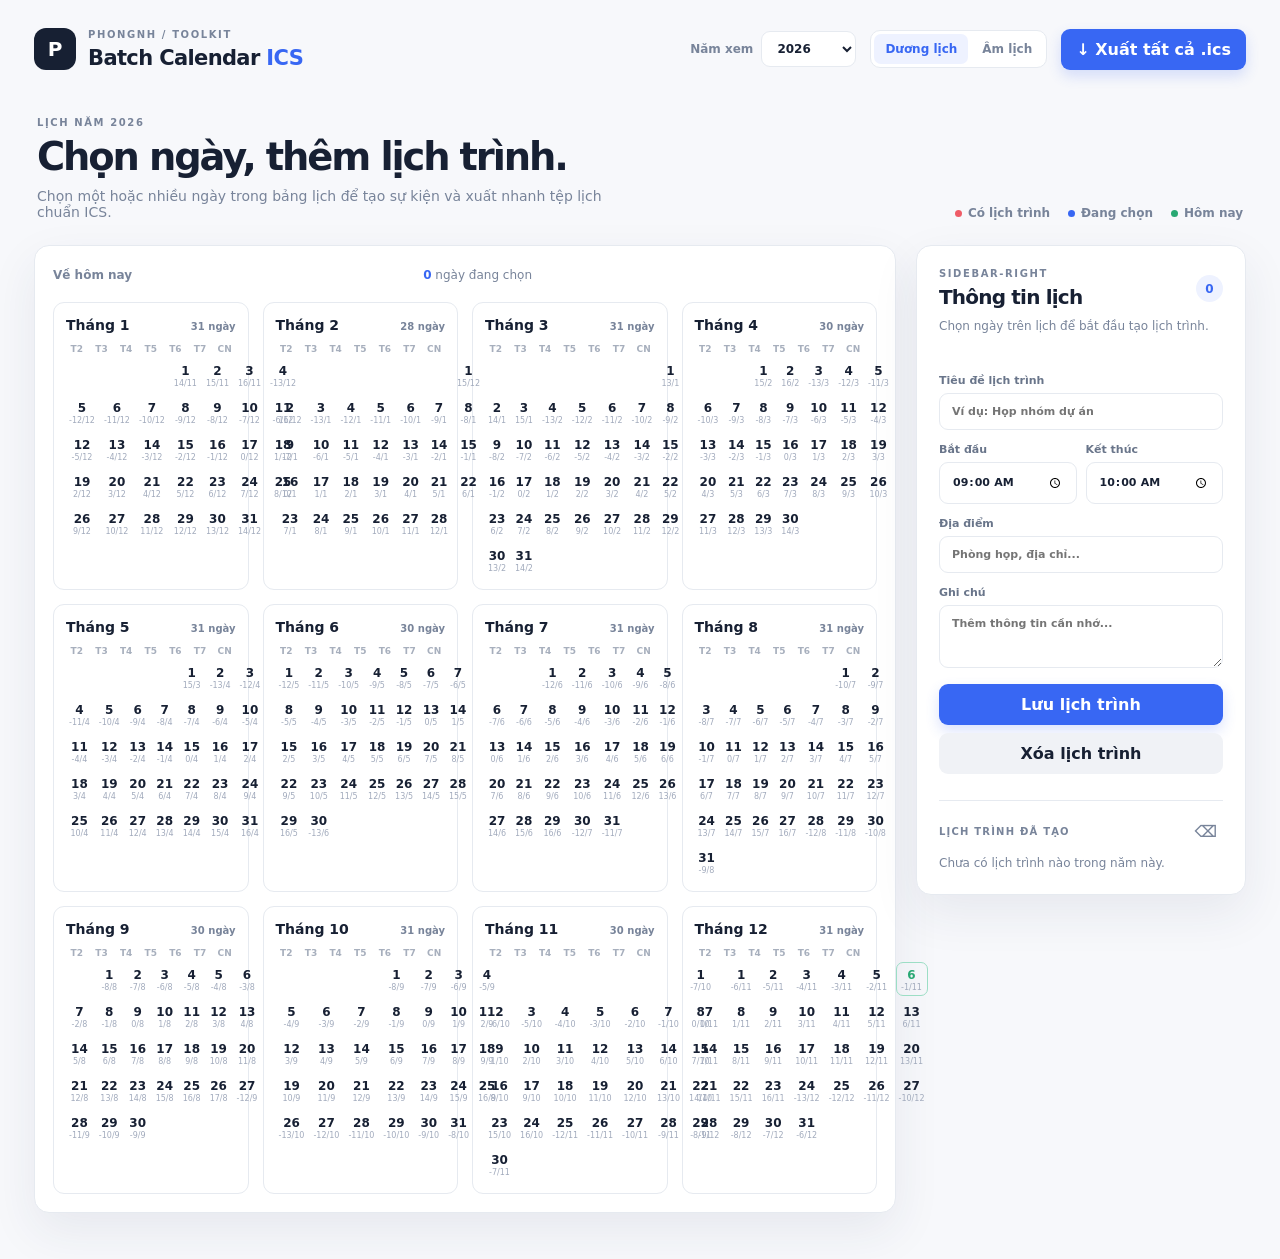
==== pages/batch_calender_ics/index.html @ ede22285 "Add batch calendar ICS website Co-authored-by: Copilot <223556219+Copilot@users.noreply.github.com>" ====
<!DOCTYPE html>
<html lang="vi">
<head>
    <meta charset="UTF-8">
    <meta name="viewport" content="width=device-width, initial-scale=1.0">
    <meta name="description" content="Tạo lịch hàng loạt theo 12 tháng, hỗ trợ lịch Dương và lịch Âm Việt Nam, xuất tệp ICS.">
    <title>Batch Calendar ICS | PhongNH</title>
    <link rel="stylesheet" href="./styles.css">
</head>
<body>
    <main class="app-shell">
        <header class="topbar">
            <div class="brand">
                <a class="brand-mark" href="../../" aria-label="Về trang chủ">P</a>
                <div>
                    <p class="eyebrow">PHONGNH / TOOLKIT</p>
                    <h1>Batch Calendar <span>ICS</span></h1>
                </div>
            </div>
            <div class="topbar-actions">
                <label class="year-control">
                    <span>Năm xem</span>
                    <select id="yearSelect" aria-label="Chọn năm"></select>
                </label>
                <div class="view-switch" role="group" aria-label="Kiểu lịch">
                    <button class="switch-button is-active" data-calendar="solar" type="button">Dương lịch</button>
                    <button class="switch-button" data-calendar="lunar" type="button">Âm lịch</button>
                </div>
                <button class="primary-button" id="exportAllButton" type="button">
                    <span aria-hidden="true">↓</span> Xuất tất cả .ics
                </button>
            </div>
        </header>

        <section class="intro">
            <div>
                <p class="eyebrow">LỊCH NĂM <span id="introYear"></span></p>
                <h2>Chọn ngày, thêm lịch trình.</h2>
                <p class="intro-copy">Chọn một hoặc nhiều ngày trong bảng lịch để tạo sự kiện và xuất nhanh tệp lịch chuẩn ICS.</p>
            </div>
            <div class="legend" aria-label="Chú thích">
                <span><i class="legend-dot event"></i> Có lịch trình</span>
                <span><i class="legend-dot selected"></i> Đang chọn</span>
                <span><i class="legend-dot today"></i> Hôm nay</span>
            </div>
        </section>

        <div class="workspace">
            <section class="calendar-area" aria-label="Lịch 12 tháng">
                <div class="calendar-toolbar">
                    <button class="text-button" id="todayButton" type="button">Về hôm nay</button>
                    <p><strong id="selectedCount">0</strong> ngày đang chọn</p>
                    <button class="text-button danger-text is-hidden" id="clearSelectionButton" type="button">Bỏ chọn</button>
                </div>
                <div class="months-grid" id="monthsGrid"></div>
            </section>

            <aside class="sidebar" aria-label="Thông tin lịch trình">
                <div class="sidebar-heading">
                    <div>
                        <p class="eyebrow">SIDEBAR-RIGHT</p>
                        <h2>Thông tin lịch</h2>
                    </div>
                    <span class="event-count" id="eventCount">0</span>
                </div>
                <p class="sidebar-hint" id="selectionHint">Chọn ngày trên lịch để bắt đầu tạo lịch trình.</p>

                <form id="eventForm" class="event-form">
                    <label>
                        <span>Tiêu đề lịch trình</span>
                        <input id="eventTitle" type="text" placeholder="Ví dụ: Họp nhóm dự án" maxlength="120" required>
                    </label>
                    <div class="form-row">
                        <label>
                            <span>Bắt đầu</span>
                            <input id="eventStart" type="time" value="09:00" required>
                        </label>
                        <label>
                            <span>Kết thúc</span>
                            <input id="eventEnd" type="time" value="10:00" required>
                        </label>
                    </div>
                    <label>
                        <span>Địa điểm</span>
                        <input id="eventLocation" type="text" placeholder="Phòng họp, địa chỉ..." maxlength="160">
                    </label>
                    <label>
                        <span>Ghi chú</span>
                        <textarea id="eventNotes" rows="3" placeholder="Thêm thông tin cần nhớ..." maxlength="500"></textarea>
                    </label>
                    <div class="form-actions">
                        <button class="primary-button full-width" type="submit" id="saveEventButton">Lưu lịch trình</button>
                        <button class="secondary-button full-width" type="button" id="deleteEventButton" disabled>Xóa lịch trình</button>
                    </div>
                </form>

                <div class="upcoming">
                    <div class="section-label">
                        <span>LỊCH TRÌNH ĐÃ TẠO</span>
                        <button class="icon-button" id="clearEventsButton" type="button" title="Xóa tất cả lịch trình" aria-label="Xóa tất cả lịch trình">⌫</button>
                    </div>
                    <div class="event-list" id="eventList">
                        <p class="empty-state">Chưa có lịch trình nào trong năm này.</p>
                    </div>
                </div>
            </aside>
        </div>
    </main>
    <div class="toast" id="toast" role="status" aria-live="polite"></div>
    <script src="./app.js"></script>
</body>
</html>
---- pages/batch_calender_ics/styles.css ----
:root {
    --ink: #172033;
    --muted: #78849a;
    --line: #e6eaf0;
    --paper: #ffffff;
    --canvas: #f7f8fb;
    --blue: #3867f3;
    --blue-dark: #234cc8;
    --blue-soft: #eef2ff;
    --red: #ef5c67;
    --green: #28a873;
    --shadow: 0 18px 48px rgba(34, 52, 94, .08);
    font-family: Inter, ui-sans-serif, system-ui, -apple-system, BlinkMacSystemFont, "Segoe UI", sans-serif;
}

* { box-sizing: border-box; }
body { margin: 0; background: var(--canvas); color: var(--ink); }
button, input, select, textarea { font: inherit; }
button { cursor: pointer; }
.app-shell { max-width: 1540px; margin: 0 auto; padding: 28px 34px 46px; }
.topbar, .brand, .topbar-actions, .view-switch, .legend, .calendar-toolbar, .sidebar-heading, .section-label { display: flex; align-items: center; }
.topbar { justify-content: space-between; gap: 24px; }
.brand { gap: 12px; }
.brand-mark { display: grid; place-items: center; width: 42px; height: 42px; border-radius: 12px; color: white; background: var(--ink); text-decoration: none; font-weight: 800; font-size: 20px; }
.eyebrow { margin: 0 0 6px; color: var(--muted); font-size: 10px; font-weight: 800; letter-spacing: .16em; }
h1, h2, p { margin-top: 0; }
h1 { margin-bottom: 0; font-size: 21px; letter-spacing: -.03em; }
h1 span { color: var(--blue); }
.topbar-actions { gap: 14px; }
.year-control { display: flex; align-items: center; gap: 8px; color: var(--muted); font-size: 12px; font-weight: 700; }
select, input, textarea { border: 1px solid var(--line); border-radius: 9px; color: var(--ink); background: white; outline: none; transition: border-color .2s, box-shadow .2s; }
select { padding: 9px 28px 9px 11px; font-weight: 700; }
input, textarea { width: 100%; padding: 11px 12px; }
textarea { resize: vertical; }
input:focus, textarea:focus, select:focus { border-color: var(--blue); box-shadow: 0 0 0 3px rgba(56,103,243,.12); }
.view-switch { gap: 3px; padding: 3px; border: 1px solid var(--line); border-radius: 10px; background: white; }
.switch-button, .text-button, .icon-button { border: 0; background: transparent; color: var(--muted); }
.switch-button { padding: 8px 11px; border-radius: 7px; font-size: 12px; font-weight: 700; }
.switch-button.is-active { color: var(--blue); background: var(--blue-soft); }
.primary-button, .secondary-button { border: 0; border-radius: 9px; padding: 11px 15px; font-weight: 800; transition: transform .2s, background .2s; }
.primary-button { color: white; background: var(--blue); box-shadow: 0 6px 14px rgba(56,103,243,.19); }
.primary-button:hover { background: var(--blue-dark); transform: translateY(-1px); }
.secondary-button { color: var(--ink); background: #f0f2f6; }
.secondary-button:hover { background: #e6e9ef; }
.intro { display: flex; align-items: end; justify-content: space-between; gap: 24px; padding: 47px 3px 25px; }
.intro h2 { margin: 0 0 9px; font-size: clamp(29px, 3vw, 42px); letter-spacing: -.055em; }
.intro-copy { max-width: 600px; margin-bottom: 0; color: var(--muted); font-size: 14px; }
.legend { gap: 18px; color: var(--muted); font-size: 12px; font-weight: 700; white-space: nowrap; }
.legend span { display: flex; align-items: center; gap: 6px; }
.legend-dot { display: inline-block; width: 7px; height: 7px; border-radius: 50%; }
.legend-dot.event { background: var(--red); }
.legend-dot.selected { background: var(--blue); }
.legend-dot.today { background: var(--green); }
.workspace { display: grid; grid-template-columns: minmax(0, 1fr) 330px; gap: 20px; align-items: start; }
.calendar-area, .sidebar { border: 1px solid var(--line); border-radius: 15px; background: var(--paper); box-shadow: var(--shadow); }
.calendar-area { padding: 18px; }
.calendar-toolbar { justify-content: space-between; margin-bottom: 16px; }
.calendar-toolbar p { margin: 0; color: var(--muted); font-size: 12px; }
.calendar-toolbar strong { color: var(--blue); }
.text-button { padding: 4px 0; font-size: 12px; font-weight: 800; }
.text-button:hover { color: var(--blue); }
.danger-text:hover { color: var(--red); }
.months-grid { display: grid; grid-template-columns: repeat(4, minmax(190px, 1fr)); gap: 14px; }
.month-card { padding: 14px 12px 12px; border: 1px solid var(--line); border-radius: 11px; }
.month-title { display: flex; justify-content: space-between; align-items: baseline; margin-bottom: 11px; }
.month-title strong { font-size: 14px; }
.month-title span { color: var(--muted); font-size: 10px; font-weight: 700; }
.weekday-row, .days-grid { display: grid; grid-template-columns: repeat(7, 1fr); gap: 3px; }
.weekday { padding-bottom: 4px; color: #a7afbd; text-align: center; font-size: 9px; font-weight: 800; }
.day { position: relative; min-height: 34px; padding: 4px 2px 2px; border: 1px solid transparent; border-radius: 7px; color: var(--ink); background: transparent; text-align: center; }
.day:hover { border-color: #bfcbf5; background: var(--blue-soft); }
.day.is-other-month { visibility: hidden; pointer-events: none; }
.day-number { display: block; font-size: 12px; font-weight: 750; line-height: 16px; }
.lunar-number { display: block; color: #a1aabc; font-size: 8px; line-height: 10px; }
.day.is-today { color: var(--green); border-color: #9cdec5; }
.day.is-selected { color: white; border-color: var(--blue); background: var(--blue); }
.day.is-selected .lunar-number { color: #dce5ff; }
.day.has-event::after { position: absolute; right: 4px; top: 4px; width: 5px; height: 5px; border-radius: 50%; background: var(--red); content: ""; }
.day.is-selected.has-event::after { background: #ffd1d5; }
.sidebar { padding: 22px; }
.sidebar-heading { justify-content: space-between; margin-bottom: 8px; }
.sidebar h2 { margin-bottom: 0; font-size: 20px; letter-spacing: -.04em; }
.event-count { display: grid; place-items: center; width: 27px; height: 27px; border-radius: 50%; color: var(--blue); background: var(--blue-soft); font-size: 12px; font-weight: 800; }
.sidebar-hint { min-height: 35px; margin-bottom: 22px; color: var(--muted); font-size: 12px; line-height: 1.5; }
.event-form { display: grid; gap: 13px; }
.event-form label { display: grid; gap: 6px; color: #69758a; font-size: 11px; font-weight: 800; }
.form-row { display: grid; grid-template-columns: 1fr 1fr; gap: 9px; }
.form-actions { display: grid; gap: 8px; padding-top: 3px; }
.full-width { width: 100%; }
.upcoming { margin-top: 26px; padding-top: 20px; border-top: 1px solid var(--line); }
.section-label { justify-content: space-between; color: var(--muted); font-size: 10px; font-weight: 800; letter-spacing: .12em; }
.icon-button { font-size: 16px; }
.event-list { display: grid; gap: 8px; margin-top: 12px; max-height: 245px; overflow: auto; }
.empty-state { margin: 0; color: var(--muted); font-size: 12px; line-height: 1.5; }
.event-item { position: relative; padding: 10px 11px; border: 1px solid var(--line); border-left: 3px solid var(--red); border-radius: 8px; background: #fffafb; cursor: pointer; }
.event-item:hover { border-color: #f2b9bd; }
.event-item strong { display: block; margin-bottom: 3px; font-size: 12px; }
.event-item span { display: block; color: var(--muted); font-size: 10px; }
.is-hidden { visibility: hidden; }
.toast { position: fixed; right: 24px; bottom: 24px; z-index: 4; padding: 12px 15px; border-radius: 9px; color: white; background: var(--ink); box-shadow: var(--shadow); font-size: 12px; opacity: 0; transform: translateY(10px); pointer-events: none; transition: opacity .2s, transform .2s; }
.toast.is-visible { opacity: 1; transform: translateY(0); }
@media (max-width: 1120px) { .months-grid { grid-template-columns: repeat(3, minmax(180px, 1fr)); } .workspace { grid-template-columns: minmax(0, 1fr) 300px; } }
@media (max-width: 850px) { .app-shell { padding: 20px 16px 35px; } .topbar, .intro { align-items: flex-start; flex-direction: column; } .topbar-actions { flex-wrap: wrap; } .workspace { grid-template-columns: 1fr; } .months-grid { grid-template-columns: repeat(4, minmax(160px, 1fr)); } .sidebar { order: -1; } }
@media (max-width: 620px) { .topbar-actions { width: 100%; } .year-control { flex: 1; } .year-control select { flex: 1; } .view-switch { flex: 1; } .switch-button { flex: 1; } .topbar-actions > .primary-button { width: 100%; } .months-grid { grid-template-columns: repeat(2, minmax(140px, 1fr)); } .calendar-area { padding: 10px; } .legend { flex-wrap: wrap; white-space: normal; gap: 10px; } }
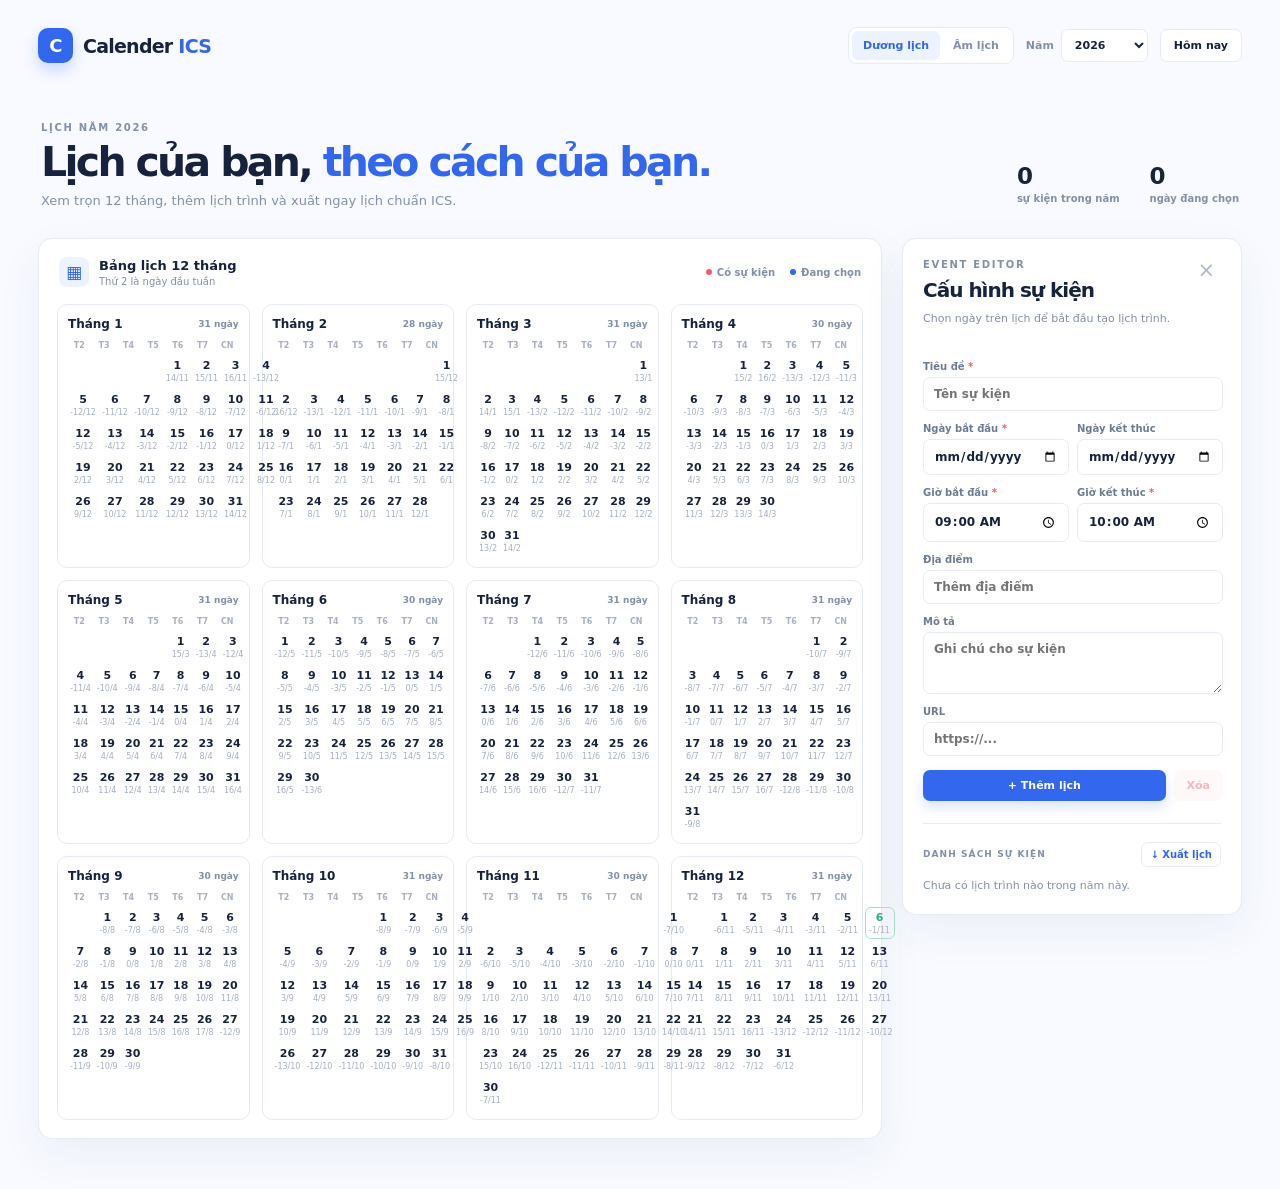
==== commit 40303018: "Redesign calendar ICS interface Co-authored-by: Copilot <223556219+Copilot@users.noreply.github.com>" ====
--- a/pages/batch_calender_ics/index.html
+++ b/pages/batch_calender_ics/index.html
@@ -3,104 +3,117 @@
 <head>
     <meta charset="UTF-8">
     <meta name="viewport" content="width=device-width, initial-scale=1.0">
-    <meta name="description" content="Tạo lịch hàng loạt theo 12 tháng, hỗ trợ lịch Dương và lịch Âm Việt Nam, xuất tệp ICS.">
-    <title>Batch Calendar ICS | PhongNH</title>
+    <meta name="description" content="Lịch 12 tháng với lịch Dương, lịch Âm và quản lý sự kiện ICS.">
+    <title>Calender ICS</title>
     <link rel="stylesheet" href="./styles.css">
 </head>
 <body>
-    <main class="app-shell">
+    <main class="app">
         <header class="topbar">
-            <div class="brand">
-                <a class="brand-mark" href="../../" aria-label="Về trang chủ">P</a>
-                <div>
-                    <p class="eyebrow">PHONGNH / TOOLKIT</p>
-                    <h1>Batch Calendar <span>ICS</span></h1>
+            <a class="brand" href="../../" aria-label="Về trang chủ">
+                <span class="brand-icon">C</span>
+                <span>Calender <b>ICS</b></span>
+            </a>
+            <div class="top-actions">
+                <div class="calendar-mode" role="group" aria-label="Kiểu lịch">
+                    <button class="mode-button is-active" data-calendar="solar" type="button">Dương lịch</button>
+                    <button class="mode-button" data-calendar="lunar" type="button">Âm lịch</button>
                 </div>
-            </div>
-            <div class="topbar-actions">
-                <label class="year-control">
-                    <span>Năm xem</span>
+                <label class="year-picker">
+                    <span>Năm</span>
                     <select id="yearSelect" aria-label="Chọn năm"></select>
                 </label>
-                <div class="view-switch" role="group" aria-label="Kiểu lịch">
-                    <button class="switch-button is-active" data-calendar="solar" type="button">Dương lịch</button>
-                    <button class="switch-button" data-calendar="lunar" type="button">Âm lịch</button>
-                </div>
-                <button class="primary-button" id="exportAllButton" type="button">
-                    <span aria-hidden="true">↓</span> Xuất tất cả .ics
-                </button>
+                <button class="button button-outline" id="todayButton" type="button">Hôm nay</button>
             </div>
         </header>
 
-        <section class="intro">
+        <section class="page-heading">
             <div>
-                <p class="eyebrow">LỊCH NĂM <span id="introYear"></span></p>
-                <h2>Chọn ngày, thêm lịch trình.</h2>
-                <p class="intro-copy">Chọn một hoặc nhiều ngày trong bảng lịch để tạo sự kiện và xuất nhanh tệp lịch chuẩn ICS.</p>
+                <p class="kicker">LỊCH NĂM <span id="introYear"></span></p>
+                <h1>Lịch của bạn, <em>theo cách của bạn.</em></h1>
+                <p class="heading-copy">Xem trọn 12 tháng, thêm lịch trình và xuất ngay lịch chuẩn ICS.</p>
             </div>
-            <div class="legend" aria-label="Chú thích">
-                <span><i class="legend-dot event"></i> Có lịch trình</span>
-                <span><i class="legend-dot selected"></i> Đang chọn</span>
-                <span><i class="legend-dot today"></i> Hôm nay</span>
+            <div class="heading-stats">
+                <div><strong id="eventCount">0</strong><span>sự kiện trong năm</span></div>
+                <div><strong id="selectedCount">0</strong><span>ngày đang chọn</span></div>
             </div>
         </section>
 
-        <div class="workspace">
-            <section class="calendar-area" aria-label="Lịch 12 tháng">
-                <div class="calendar-toolbar">
-                    <button class="text-button" id="todayButton" type="button">Về hôm nay</button>
-                    <p><strong id="selectedCount">0</strong> ngày đang chọn</p>
-                    <button class="text-button danger-text is-hidden" id="clearSelectionButton" type="button">Bỏ chọn</button>
+        <div class="content-layout">
+            <section class="calendar-panel" aria-label="Bảng lịch 12 tháng">
+                <div class="panel-topline">
+                    <div class="calendar-caption">
+                        <span class="caption-icon">▦</span>
+                        <div><strong>Bảng lịch 12 tháng</strong><small>Thứ 2 là ngày đầu tuần</small></div>
+                    </div>
+                    <div class="calendar-legend">
+                        <span><i class="dot dot-event"></i>Có sự kiện</span>
+                        <span><i class="dot dot-selected"></i>Đang chọn</span>
+                    </div>
                 </div>
                 <div class="months-grid" id="monthsGrid"></div>
             </section>
 
-            <aside class="sidebar" aria-label="Thông tin lịch trình">
-                <div class="sidebar-heading">
+            <aside class="event-sidebar" aria-label="Cấu hình sự kiện">
+                <div class="sidebar-title">
                     <div>
-                        <p class="eyebrow">SIDEBAR-RIGHT</p>
-                        <h2>Thông tin lịch</h2>
+                        <p class="kicker">EVENT EDITOR</p>
+                        <h2>Cấu hình sự kiện</h2>
                     </div>
-                    <span class="event-count" id="eventCount">0</span>
+                    <button class="close-editor" id="clearFormButton" type="button" aria-label="Đặt lại biểu mẫu">×</button>
                 </div>
-                <p class="sidebar-hint" id="selectionHint">Chọn ngày trên lịch để bắt đầu tạo lịch trình.</p>
+                <p class="editor-hint" id="selectionHint">Chọn ngày trên lịch hoặc chọn một sự kiện bên dưới.</p>
 
-                <form id="eventForm" class="event-form">
-                    <label>
-                        <span>Tiêu đề lịch trình</span>
-                        <input id="eventTitle" type="text" placeholder="Ví dụ: Họp nhóm dự án" maxlength="120" required>
+                <form id="eventForm">
+                    <label class="field">
+                        <span>Tiêu đề <b>*</b></span>
+                        <input id="eventTitle" type="text" placeholder="Tên sự kiện" maxlength="120" required>
                     </label>
-                    <div class="form-row">
-                        <label>
-                            <span>Bắt đầu</span>
+                    <div class="field-grid">
+                        <label class="field">
+                            <span>Ngày bắt đầu <b>*</b></span>
+                            <input id="eventDate" type="date" required>
+                        </label>
+                        <label class="field">
+                            <span>Ngày kết thúc</span>
+                            <input id="eventEndDate" type="date">
+                        </label>
+                    </div>
+                    <div class="field-grid">
+                        <label class="field">
+                            <span>Giờ bắt đầu <b>*</b></span>
                             <input id="eventStart" type="time" value="09:00" required>
                         </label>
-                        <label>
-                            <span>Kết thúc</span>
+                        <label class="field">
+                            <span>Giờ kết thúc <b>*</b></span>
                             <input id="eventEnd" type="time" value="10:00" required>
                         </label>
                     </div>
-                    <label>
+                    <label class="field">
                         <span>Địa điểm</span>
-                        <input id="eventLocation" type="text" placeholder="Phòng họp, địa chỉ..." maxlength="160">
+                        <input id="eventLocation" type="text" placeholder="Thêm địa điểm">
                     </label>
-                    <label>
-                        <span>Ghi chú</span>
-                        <textarea id="eventNotes" rows="3" placeholder="Thêm thông tin cần nhớ..." maxlength="500"></textarea>
+                    <label class="field">
+                        <span>Mô tả</span>
+                        <textarea id="eventNotes" rows="3" placeholder="Ghi chú cho sự kiện"></textarea>
+                    </label>
+                    <label class="field">
+                        <span>URL</span>
+                        <input id="eventUrl" type="url" placeholder="https://...">
                     </label>
                     <div class="form-actions">
-                        <button class="primary-button full-width" type="submit" id="saveEventButton">Lưu lịch trình</button>
-                        <button class="secondary-button full-width" type="button" id="deleteEventButton" disabled>Xóa lịch trình</button>
+                        <button class="button button-primary" type="submit" id="saveEventButton">+ Thêm lịch</button>
+                        <button class="button button-delete" type="button" id="deleteEventButton" disabled>Xóa</button>
                     </div>
                 </form>
 
-                <div class="upcoming">
-                    <div class="section-label">
-                        <span>LỊCH TRÌNH ĐÃ TẠO</span>
-                        <button class="icon-button" id="clearEventsButton" type="button" title="Xóa tất cả lịch trình" aria-label="Xóa tất cả lịch trình">⌫</button>
+                <div class="events-section">
+                    <div class="events-heading">
+                        <span>DANH SÁCH SỰ KIỆN</span>
+                        <button class="button button-export" id="exportAllButton" type="button">↓ Xuất lịch</button>
                     </div>
                     <div class="event-list" id="eventList">
-                        <p class="empty-state">Chưa có lịch trình nào trong năm này.</p>
+                        <p class="empty-state">Chưa có sự kiện nào trong năm này.</p>
                     </div>
                 </div>
             </aside>
--- a/pages/batch_calender_ics/styles.css
+++ b/pages/batch_calender_ics/styles.css
@@ -1,104 +1,107 @@
 :root {
-    --ink: #172033;
-    --muted: #78849a;
-    --line: #e6eaf0;
-    --paper: #ffffff;
-    --canvas: #f7f8fb;
-    --blue: #3867f3;
-    --blue-dark: #234cc8;
-    --blue-soft: #eef2ff;
-    --red: #ef5c67;
-    --green: #28a873;
-    --shadow: 0 18px 48px rgba(34, 52, 94, .08);
+    --ink: #17233c;
+    --muted: #8290a8;
+    --soft: #f5f7fb;
+    --line: #e6ebf3;
+    --blue: #3367ed;
+    --blue-dark: #2454d2;
+    --blue-pale: #edf2ff;
+    --red: #f05d6a;
+    --green: #2dae7d;
     font-family: Inter, ui-sans-serif, system-ui, -apple-system, BlinkMacSystemFont, "Segoe UI", sans-serif;
 }
 
 * { box-sizing: border-box; }
-body { margin: 0; background: var(--canvas); color: var(--ink); }
+body { margin: 0; min-width: 320px; color: var(--ink); background: #f8faff; }
 button, input, select, textarea { font: inherit; }
 button { cursor: pointer; }
-.app-shell { max-width: 1540px; margin: 0 auto; padding: 28px 34px 46px; }
-.topbar, .brand, .topbar-actions, .view-switch, .legend, .calendar-toolbar, .sidebar-heading, .section-label { display: flex; align-items: center; }
-.topbar { justify-content: space-between; gap: 24px; }
-.brand { gap: 12px; }
-.brand-mark { display: grid; place-items: center; width: 42px; height: 42px; border-radius: 12px; color: white; background: var(--ink); text-decoration: none; font-weight: 800; font-size: 20px; }
-.eyebrow { margin: 0 0 6px; color: var(--muted); font-size: 10px; font-weight: 800; letter-spacing: .16em; }
-h1, h2, p { margin-top: 0; }
-h1 { margin-bottom: 0; font-size: 21px; letter-spacing: -.03em; }
-h1 span { color: var(--blue); }
-.topbar-actions { gap: 14px; }
-.year-control { display: flex; align-items: center; gap: 8px; color: var(--muted); font-size: 12px; font-weight: 700; }
-select, input, textarea { border: 1px solid var(--line); border-radius: 9px; color: var(--ink); background: white; outline: none; transition: border-color .2s, box-shadow .2s; }
-select { padding: 9px 28px 9px 11px; font-weight: 700; }
-input, textarea { width: 100%; padding: 11px 12px; }
+.app { max-width: 1580px; margin: auto; padding: 27px 38px 50px; }
+.topbar, .brand, .top-actions, .calendar-mode, .panel-topline, .calendar-caption, .calendar-legend, .sidebar-title, .events-heading, .form-actions { display: flex; align-items: center; }
+.topbar { justify-content: space-between; gap: 20px; }
+.brand { gap: 10px; color: var(--ink); font-size: 19px; font-weight: 850; letter-spacing: -.04em; text-decoration: none; }
+.brand b { color: var(--blue); }
+.brand-icon { display: grid; place-items: center; width: 35px; height: 35px; border-radius: 10px; color: white; background: var(--blue); font-size: 18px; font-weight: 900; box-shadow: 0 7px 15px rgba(51,103,237,.24); }
+.top-actions { gap: 12px; }
+.calendar-mode { gap: 2px; padding: 3px; border: 1px solid var(--line); border-radius: 9px; background: white; }
+.mode-button { border: 0; border-radius: 6px; padding: 8px 11px; color: var(--muted); background: transparent; font-size: 11px; font-weight: 800; }
+.mode-button.is-active { color: var(--blue); background: var(--blue-pale); }
+.year-picker { display: flex; align-items: center; gap: 7px; color: var(--muted); font-size: 11px; font-weight: 800; }
+select, input, textarea { border: 1px solid var(--line); border-radius: 7px; color: var(--ink); background: white; outline: 0; transition: .2s ease; }
+select { padding: 8px 25px 8px 9px; font-weight: 750; }
+input, textarea { width: 100%; padding: 9px 10px; font-size: 12px; }
 textarea { resize: vertical; }
-input:focus, textarea:focus, select:focus { border-color: var(--blue); box-shadow: 0 0 0 3px rgba(56,103,243,.12); }
-.view-switch { gap: 3px; padding: 3px; border: 1px solid var(--line); border-radius: 10px; background: white; }
-.switch-button, .text-button, .icon-button { border: 0; background: transparent; color: var(--muted); }
-.switch-button { padding: 8px 11px; border-radius: 7px; font-size: 12px; font-weight: 700; }
-.switch-button.is-active { color: var(--blue); background: var(--blue-soft); }
-.primary-button, .secondary-button { border: 0; border-radius: 9px; padding: 11px 15px; font-weight: 800; transition: transform .2s, background .2s; }
-.primary-button { color: white; background: var(--blue); box-shadow: 0 6px 14px rgba(56,103,243,.19); }
-.primary-button:hover { background: var(--blue-dark); transform: translateY(-1px); }
-.secondary-button { color: var(--ink); background: #f0f2f6; }
-.secondary-button:hover { background: #e6e9ef; }
-.intro { display: flex; align-items: end; justify-content: space-between; gap: 24px; padding: 47px 3px 25px; }
-.intro h2 { margin: 0 0 9px; font-size: clamp(29px, 3vw, 42px); letter-spacing: -.055em; }
-.intro-copy { max-width: 600px; margin-bottom: 0; color: var(--muted); font-size: 14px; }
-.legend { gap: 18px; color: var(--muted); font-size: 12px; font-weight: 700; white-space: nowrap; }
-.legend span { display: flex; align-items: center; gap: 6px; }
-.legend-dot { display: inline-block; width: 7px; height: 7px; border-radius: 50%; }
-.legend-dot.event { background: var(--red); }
-.legend-dot.selected { background: var(--blue); }
-.legend-dot.today { background: var(--green); }
-.workspace { display: grid; grid-template-columns: minmax(0, 1fr) 330px; gap: 20px; align-items: start; }
-.calendar-area, .sidebar { border: 1px solid var(--line); border-radius: 15px; background: var(--paper); box-shadow: var(--shadow); }
-.calendar-area { padding: 18px; }
-.calendar-toolbar { justify-content: space-between; margin-bottom: 16px; }
-.calendar-toolbar p { margin: 0; color: var(--muted); font-size: 12px; }
-.calendar-toolbar strong { color: var(--blue); }
-.text-button { padding: 4px 0; font-size: 12px; font-weight: 800; }
-.text-button:hover { color: var(--blue); }
-.danger-text:hover { color: var(--red); }
-.months-grid { display: grid; grid-template-columns: repeat(4, minmax(190px, 1fr)); gap: 14px; }
-.month-card { padding: 14px 12px 12px; border: 1px solid var(--line); border-radius: 11px; }
-.month-title { display: flex; justify-content: space-between; align-items: baseline; margin-bottom: 11px; }
-.month-title strong { font-size: 14px; }
-.month-title span { color: var(--muted); font-size: 10px; font-weight: 700; }
-.weekday-row, .days-grid { display: grid; grid-template-columns: repeat(7, 1fr); gap: 3px; }
-.weekday { padding-bottom: 4px; color: #a7afbd; text-align: center; font-size: 9px; font-weight: 800; }
-.day { position: relative; min-height: 34px; padding: 4px 2px 2px; border: 1px solid transparent; border-radius: 7px; color: var(--ink); background: transparent; text-align: center; }
-.day:hover { border-color: #bfcbf5; background: var(--blue-soft); }
+input:focus, select:focus, textarea:focus { border-color: var(--blue); box-shadow: 0 0 0 3px rgba(51,103,237,.1); }
+.button { border: 0; border-radius: 7px; padding: 9px 13px; font-size: 11px; font-weight: 850; transition: .2s ease; }
+.button-outline { border: 1px solid var(--line); color: var(--ink); background: white; }
+.button-outline:hover, .button-export:hover { border-color: #bcc9e5; color: var(--blue); }
+.page-heading { display: flex; justify-content: space-between; gap: 25px; padding: 58px 3px 30px; }
+.kicker { margin: 0 0 8px; color: var(--muted); font-size: 10px; font-weight: 900; letter-spacing: .17em; }
+.page-heading h1 { margin: 0 0 9px; font-size: clamp(29px, 3.2vw, 45px); letter-spacing: -.065em; line-height: 1.05; }
+.page-heading h1 em { color: var(--blue); font-style: normal; }
+.heading-copy { margin: 0; color: var(--muted); font-size: 13px; }
+.heading-stats { display: flex; gap: 30px; align-self: end; padding-bottom: 4px; }
+.heading-stats div { display: grid; gap: 4px; }
+.heading-stats strong { font-size: 23px; letter-spacing: -.05em; }
+.heading-stats span { color: var(--muted); font-size: 10px; font-weight: 700; }
+.content-layout { display: grid; grid-template-columns: minmax(0, 1fr) 340px; gap: 20px; align-items: start; }
+.calendar-panel, .event-sidebar { border: 1px solid var(--line); border-radius: 14px; background: white; box-shadow: 0 16px 45px rgba(37,60,106,.06); }
+.calendar-panel { padding: 18px; }
+.panel-topline { justify-content: space-between; padding: 0 2px 17px; }
+.calendar-caption { gap: 10px; }
+.caption-icon { display: grid; place-items: center; width: 30px; height: 30px; border-radius: 8px; color: var(--blue); background: var(--blue-pale); font-size: 17px; }
+.calendar-caption strong, .calendar-caption small { display: block; }
+.calendar-caption strong { font-size: 13px; }
+.calendar-caption small { margin-top: 3px; color: var(--muted); font-size: 10px; }
+.calendar-legend { gap: 15px; color: var(--muted); font-size: 10px; font-weight: 700; }
+.calendar-legend span { display: flex; align-items: center; gap: 5px; }
+.dot { width: 6px; height: 6px; border-radius: 50%; }
+.dot-event { background: var(--red); }
+.dot-selected { background: var(--blue); }
+.months-grid { display: grid; grid-template-columns: repeat(4, minmax(160px, 1fr)); gap: 12px; }
+.month-card { padding: 12px 10px 10px; border: 1px solid var(--line); border-radius: 10px; }
+.month-title { display: flex; justify-content: space-between; align-items: center; margin-bottom: 10px; }
+.month-title strong { font-size: 12px; }
+.month-title span { color: var(--muted); font-size: 9px; font-weight: 700; }
+.weekday-row, .days-grid { display: grid; grid-template-columns: repeat(7, 1fr); gap: 2px; }
+.weekday { padding-bottom: 5px; color: #a7b0c1; text-align: center; font-size: 8px; font-weight: 850; }
+.day { position: relative; min-height: 32px; border: 1px solid transparent; border-radius: 6px; padding: 3px 1px 1px; color: var(--ink); background: transparent; text-align: center; }
+.day:hover { border-color: #c3d0f7; background: var(--blue-pale); }
 .day.is-other-month { visibility: hidden; pointer-events: none; }
-.day-number { display: block; font-size: 12px; font-weight: 750; line-height: 16px; }
-.lunar-number { display: block; color: #a1aabc; font-size: 8px; line-height: 10px; }
-.day.is-today { color: var(--green); border-color: #9cdec5; }
-.day.is-selected { color: white; border-color: var(--blue); background: var(--blue); }
-.day.is-selected .lunar-number { color: #dce5ff; }
-.day.has-event::after { position: absolute; right: 4px; top: 4px; width: 5px; height: 5px; border-radius: 50%; background: var(--red); content: ""; }
-.day.is-selected.has-event::after { background: #ffd1d5; }
-.sidebar { padding: 22px; }
-.sidebar-heading { justify-content: space-between; margin-bottom: 8px; }
-.sidebar h2 { margin-bottom: 0; font-size: 20px; letter-spacing: -.04em; }
-.event-count { display: grid; place-items: center; width: 27px; height: 27px; border-radius: 50%; color: var(--blue); background: var(--blue-soft); font-size: 12px; font-weight: 800; }
-.sidebar-hint { min-height: 35px; margin-bottom: 22px; color: var(--muted); font-size: 12px; line-height: 1.5; }
-.event-form { display: grid; gap: 13px; }
-.event-form label { display: grid; gap: 6px; color: #69758a; font-size: 11px; font-weight: 800; }
-.form-row { display: grid; grid-template-columns: 1fr 1fr; gap: 9px; }
-.form-actions { display: grid; gap: 8px; padding-top: 3px; }
-.full-width { width: 100%; }
-.upcoming { margin-top: 26px; padding-top: 20px; border-top: 1px solid var(--line); }
-.section-label { justify-content: space-between; color: var(--muted); font-size: 10px; font-weight: 800; letter-spacing: .12em; }
-.icon-button { font-size: 16px; }
-.event-list { display: grid; gap: 8px; margin-top: 12px; max-height: 245px; overflow: auto; }
-.empty-state { margin: 0; color: var(--muted); font-size: 12px; line-height: 1.5; }
-.event-item { position: relative; padding: 10px 11px; border: 1px solid var(--line); border-left: 3px solid var(--red); border-radius: 8px; background: #fffafb; cursor: pointer; }
-.event-item:hover { border-color: #f2b9bd; }
-.event-item strong { display: block; margin-bottom: 3px; font-size: 12px; }
-.event-item span { display: block; color: var(--muted); font-size: 10px; }
-.is-hidden { visibility: hidden; }
-.toast { position: fixed; right: 24px; bottom: 24px; z-index: 4; padding: 12px 15px; border-radius: 9px; color: white; background: var(--ink); box-shadow: var(--shadow); font-size: 12px; opacity: 0; transform: translateY(10px); pointer-events: none; transition: opacity .2s, transform .2s; }
+.day-number, .lunar-number { display: block; line-height: 13px; }
+.day-number { font-size: 11px; font-weight: 800; }
+.lunar-number { color: #a4afc0; font-size: 8px; }
+.day.is-today { border-color: #a8dec9; color: var(--green); }
+.day.is-selected { color: white; background: var(--blue); border-color: var(--blue); }
+.day.is-selected .lunar-number { color: #d7e1ff; }
+.day.has-event::after { position: absolute; top: 3px; right: 3px; width: 4px; height: 4px; border-radius: 50%; background: var(--red); content: ""; }
+.day.is-selected.has-event::after { background: #ffd2d6; }
+.event-sidebar { padding: 20px; }
+.sidebar-title { justify-content: space-between; align-items: flex-start; }
+.sidebar-title h2 { margin: 0; font-size: 20px; letter-spacing: -.05em; }
+.close-editor { border: 0; color: #b0b9c9; background: transparent; font-size: 21px; line-height: 1; }
+.close-editor:hover { color: var(--blue); }
+.editor-hint { min-height: 32px; margin: 9px 0 18px; color: var(--muted); font-size: 11px; line-height: 1.5; }
+#eventForm { display: grid; gap: 12px; }
+.field { display: grid; gap: 5px; color: #6d7b91; font-size: 10px; font-weight: 850; }
+.field b { color: var(--red); }
+.field-grid { display: grid; grid-template-columns: 1fr 1fr; gap: 8px; }
+.form-actions { gap: 8px; padding-top: 2px; }
+.button-primary { flex: 1; color: white; background: var(--blue); box-shadow: 0 6px 12px rgba(51,103,237,.18); }
+.button-primary:hover { background: var(--blue-dark); }
+.button-delete { color: var(--red); background: #fff1f2; }
+.button-delete:disabled { cursor: not-allowed; opacity: .45; }
+.events-section { margin-top: 22px; padding-top: 18px; border-top: 1px solid var(--line); }
+.events-heading { justify-content: space-between; color: var(--muted); font-size: 9px; font-weight: 900; letter-spacing: .12em; }
+.button-export { border: 1px solid var(--line); padding: 6px 8px; color: var(--blue); background: white; font-size: 10px; }
+.event-list { display: grid; gap: 7px; max-height: 255px; margin-top: 11px; overflow: auto; }
+.event-item { display: block; width: 100%; border: 1px solid var(--line); border-left: 3px solid var(--red); border-radius: 7px; padding: 9px 10px; color: var(--ink); background: #fffafb; text-align: left; }
+.event-item:hover, .event-item.is-active { border-color: #f0b9bd; background: #fff5f6; }
+.event-item strong, .event-item span { display: block; }
+.event-item strong { margin-bottom: 3px; font-size: 11px; }
+.event-item span { color: var(--muted); font-size: 9px; line-height: 1.45; }
+.empty-state { margin: 0; color: var(--muted); font-size: 11px; line-height: 1.5; }
+.toast { position: fixed; right: 22px; bottom: 22px; z-index: 3; padding: 11px 14px; border-radius: 8px; color: white; background: var(--ink); box-shadow: 0 12px 30px rgba(18,30,57,.2); font-size: 11px; opacity: 0; transform: translateY(8px); pointer-events: none; transition: .2s ease; }
 .toast.is-visible { opacity: 1; transform: translateY(0); }
-@media (max-width: 1120px) { .months-grid { grid-template-columns: repeat(3, minmax(180px, 1fr)); } .workspace { grid-template-columns: minmax(0, 1fr) 300px; } }
-@media (max-width: 850px) { .app-shell { padding: 20px 16px 35px; } .topbar, .intro { align-items: flex-start; flex-direction: column; } .topbar-actions { flex-wrap: wrap; } .workspace { grid-template-columns: 1fr; } .months-grid { grid-template-columns: repeat(4, minmax(160px, 1fr)); } .sidebar { order: -1; } }
-@media (max-width: 620px) { .topbar-actions { width: 100%; } .year-control { flex: 1; } .year-control select { flex: 1; } .view-switch { flex: 1; } .switch-button { flex: 1; } .topbar-actions > .primary-button { width: 100%; } .months-grid { grid-template-columns: repeat(2, minmax(140px, 1fr)); } .calendar-area { padding: 10px; } .legend { flex-wrap: wrap; white-space: normal; gap: 10px; } }
+@media (max-width: 1100px) { .months-grid { grid-template-columns: repeat(3, minmax(160px, 1fr)); } }
+@media (max-width: 850px) { .app { padding: 20px 16px 36px; } .topbar, .page-heading { align-items: flex-start; flex-direction: column; } .top-actions { flex-wrap: wrap; } .content-layout { grid-template-columns: 1fr; } .event-sidebar { order: -1; } .months-grid { grid-template-columns: repeat(4, minmax(150px, 1fr)); } }
+@media (max-width: 600px) { .top-actions { width: 100%; } .calendar-mode { flex: 1; } .mode-button { flex: 1; } .year-picker { flex: 1; } .year-picker select { flex: 1; } .page-heading { padding-top: 38px; } .heading-stats { width: 100%; justify-content: space-between; } .calendar-legend { display: none; } .months-grid { grid-template-columns: repeat(2, minmax(135px, 1fr)); } .calendar-panel { padding: 11px; } .panel-topline { padding-bottom: 12px; } }
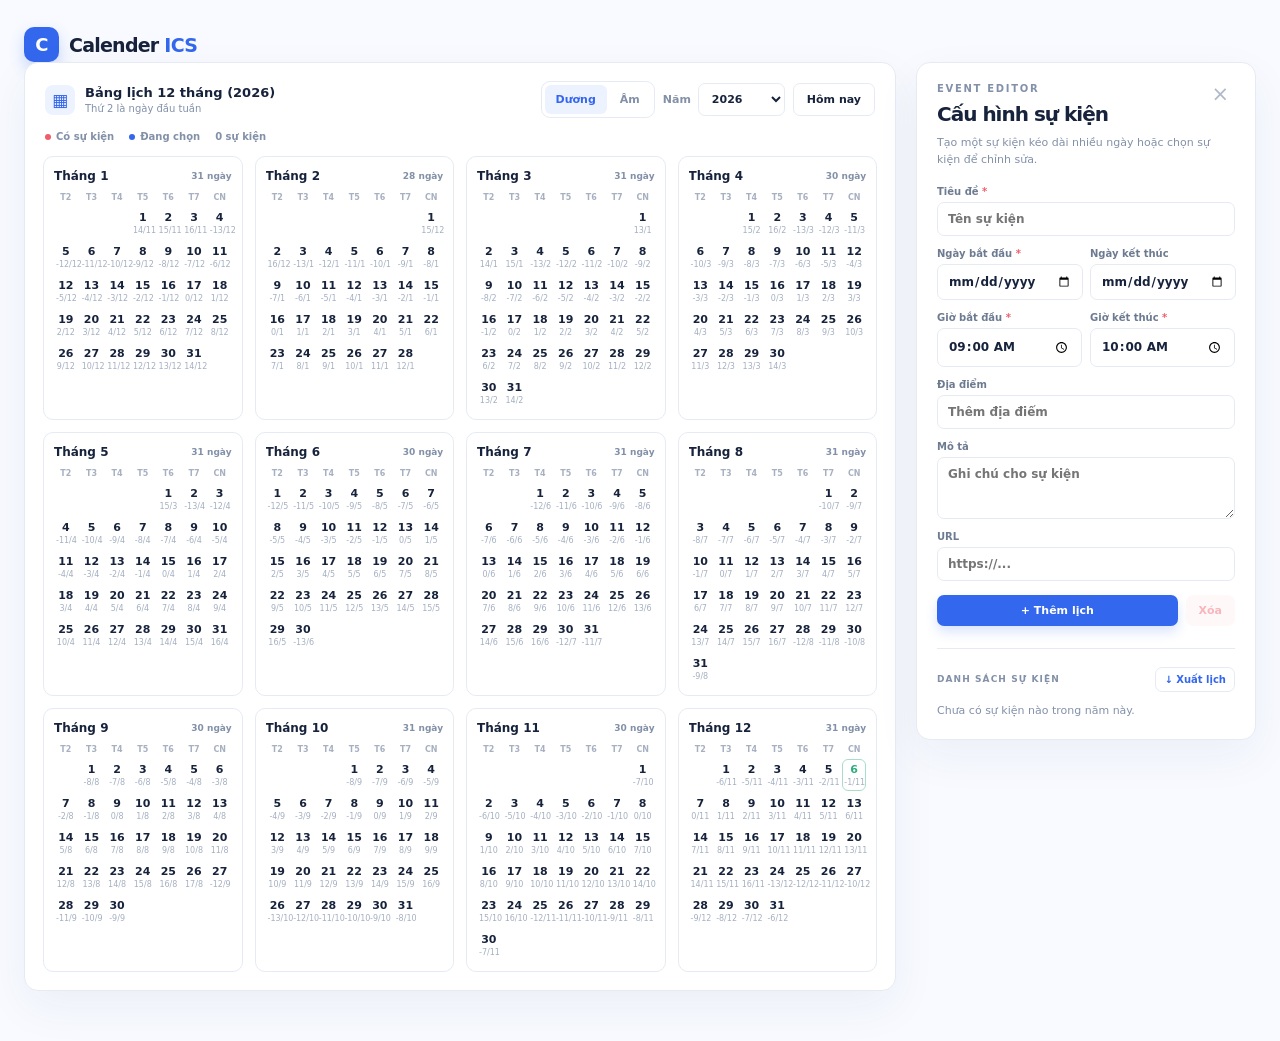
==== commit 310e1acd: "Refine calendar layout and multi-day events Co-authored-by: Copilot <223556219+Copilot@users.noreply" ====
--- a/pages/batch_calender_ics/index.html
+++ b/pages/batch_calender_ics/index.html
@@ -14,42 +14,31 @@
                 <span class="brand-icon">C</span>
                 <span>Calender <b>ICS</b></span>
             </a>
-            <div class="top-actions">
-                <div class="calendar-mode" role="group" aria-label="Kiểu lịch">
-                    <button class="mode-button is-active" data-calendar="solar" type="button">Dương lịch</button>
-                    <button class="mode-button" data-calendar="lunar" type="button">Âm lịch</button>
-                </div>
-                <label class="year-picker">
-                    <span>Năm</span>
-                    <select id="yearSelect" aria-label="Chọn năm"></select>
-                </label>
-                <button class="button button-outline" id="todayButton" type="button">Hôm nay</button>
-            </div>
         </header>
-
-        <section class="page-heading">
-            <div>
-                <p class="kicker">LỊCH NĂM <span id="introYear"></span></p>
-                <h1>Lịch của bạn, <em>theo cách của bạn.</em></h1>
-                <p class="heading-copy">Xem trọn 12 tháng, thêm lịch trình và xuất ngay lịch chuẩn ICS.</p>
-            </div>
-            <div class="heading-stats">
-                <div><strong id="eventCount">0</strong><span>sự kiện trong năm</span></div>
-                <div><strong id="selectedCount">0</strong><span>ngày đang chọn</span></div>
-            </div>
-        </section>
 
         <div class="content-layout">
             <section class="calendar-panel" aria-label="Bảng lịch 12 tháng">
                 <div class="panel-topline">
                     <div class="calendar-caption">
                         <span class="caption-icon">▦</span>
-                        <div><strong>Bảng lịch 12 tháng</strong><small>Thứ 2 là ngày đầu tuần</small></div>
+                        <div><strong>Bảng lịch 12 tháng <span id="introYear"></span></strong><small>Thứ 2 là ngày đầu tuần</small></div>
                     </div>
-                    <div class="calendar-legend">
-                        <span><i class="dot dot-event"></i>Có sự kiện</span>
-                        <span><i class="dot dot-selected"></i>Đang chọn</span>
+                    <div class="calendar-controls">
+                        <div class="calendar-mode" role="group" aria-label="Kiểu lịch">
+                            <button class="mode-button is-active" data-calendar="solar" type="button">Dương</button>
+                            <button class="mode-button" data-calendar="lunar" type="button">Âm</button>
+                        </div>
+                        <label class="year-picker">
+                            <span>Năm</span>
+                            <select id="yearSelect" aria-label="Chọn năm"></select>
+                        </label>
+                        <button class="button button-outline" id="todayButton" type="button">Hôm nay</button>
                     </div>
+                </div>
+                <div class="calendar-legend">
+                    <span><i class="dot dot-event"></i>Có sự kiện</span>
+                    <span><i class="dot dot-selected"></i>Đang chọn</span>
+                    <span id="eventCount">0 sự kiện</span>
                 </div>
                 <div class="months-grid" id="monthsGrid"></div>
             </section>
@@ -62,7 +51,7 @@
                     </div>
                     <button class="close-editor" id="clearFormButton" type="button" aria-label="Đặt lại biểu mẫu">×</button>
                 </div>
-                <p class="editor-hint" id="selectionHint">Chọn ngày trên lịch hoặc chọn một sự kiện bên dưới.</p>
+                <p class="editor-hint" id="selectionHint">Tạo một sự kiện kéo dài nhiều ngày hoặc chọn sự kiện để chỉnh sửa.</p>
 
                 <form id="eventForm">
                     <label class="field">
--- a/pages/batch_calender_ics/styles.css
+++ b/pages/batch_calender_ics/styles.css
@@ -1,107 +1,599 @@
 :root {
     --ink: #17233c;
     --muted: #8290a8;
-    --soft: #f5f7fb;
     --line: #e6ebf3;
     --blue: #3367ed;
     --blue-dark: #2454d2;
     --blue-pale: #edf2ff;
     --red: #f05d6a;
     --green: #2dae7d;
+    --page: #f8faff;
+    --card: #ffffff;
     font-family: Inter, ui-sans-serif, system-ui, -apple-system, BlinkMacSystemFont, "Segoe UI", sans-serif;
 }
 
 * { box-sizing: border-box; }
-body { margin: 0; min-width: 320px; color: var(--ink); background: #f8faff; }
-button, input, select, textarea { font: inherit; }
+
+html { min-width: 320px; background: var(--page); }
+
+body {
+    min-width: 320px;
+    margin: 0;
+    overflow-x: hidden;
+    color: var(--ink);
+    background: var(--page);
+}
+
+button,
+input,
+select,
+textarea { font: inherit; }
+
 button { cursor: pointer; }
-.app { max-width: 1580px; margin: auto; padding: 27px 38px 50px; }
-.topbar, .brand, .top-actions, .calendar-mode, .panel-topline, .calendar-caption, .calendar-legend, .sidebar-title, .events-heading, .form-actions { display: flex; align-items: center; }
-.topbar { justify-content: space-between; gap: 20px; }
-.brand { gap: 10px; color: var(--ink); font-size: 19px; font-weight: 850; letter-spacing: -.04em; text-decoration: none; }
+
+.app {
+    width: min(100% - 48px, 1580px);
+    margin: 0 auto;
+    padding: 27px 0 50px;
+}
+
+.topbar,
+.brand,
+.top-actions,
+.calendar-mode,
+.panel-topline,
+.calendar-caption,
+.calendar-legend,
+.sidebar-title,
+.events-heading,
+.form-actions {
+    display: flex;
+    align-items: center;
+}
+
+.topbar {
+    justify-content: space-between;
+    gap: 20px;
+}
+
+.brand {
+    flex: 0 0 auto;
+    gap: 10px;
+    color: var(--ink);
+    font-size: 19px;
+    font-weight: 850;
+    letter-spacing: -.04em;
+    text-decoration: none;
+}
+
 .brand b { color: var(--blue); }
-.brand-icon { display: grid; place-items: center; width: 35px; height: 35px; border-radius: 10px; color: white; background: var(--blue); font-size: 18px; font-weight: 900; box-shadow: 0 7px 15px rgba(51,103,237,.24); }
-.top-actions { gap: 12px; }
-.calendar-mode { gap: 2px; padding: 3px; border: 1px solid var(--line); border-radius: 9px; background: white; }
-.mode-button { border: 0; border-radius: 6px; padding: 8px 11px; color: var(--muted); background: transparent; font-size: 11px; font-weight: 800; }
-.mode-button.is-active { color: var(--blue); background: var(--blue-pale); }
-.year-picker { display: flex; align-items: center; gap: 7px; color: var(--muted); font-size: 11px; font-weight: 800; }
-select, input, textarea { border: 1px solid var(--line); border-radius: 7px; color: var(--ink); background: white; outline: 0; transition: .2s ease; }
-select { padding: 8px 25px 8px 9px; font-weight: 750; }
-input, textarea { width: 100%; padding: 9px 10px; font-size: 12px; }
+
+.brand-icon {
+    display: grid;
+    width: 35px;
+    height: 35px;
+    place-items: center;
+    border-radius: 10px;
+    color: white;
+    background: var(--blue);
+    box-shadow: 0 7px 15px rgba(51, 103, 237, .24);
+    font-size: 18px;
+    font-weight: 900;
+}
+
+.top-actions {
+    justify-content: flex-end;
+    min-width: 0;
+    gap: 12px;
+}
+
+.calendar-mode {
+    gap: 2px;
+    padding: 3px;
+    border: 1px solid var(--line);
+    border-radius: 9px;
+    background: var(--card);
+}
+
+.mode-button {
+    border: 0;
+    border-radius: 6px;
+    padding: 8px 11px;
+    color: var(--muted);
+    background: transparent;
+    font-size: 11px;
+    font-weight: 800;
+}
+
+.mode-button.is-active {
+    color: var(--blue);
+    background: var(--blue-pale);
+}
+
+.year-picker {
+    display: flex;
+    align-items: center;
+    gap: 7px;
+    color: var(--muted);
+    font-size: 11px;
+    font-weight: 800;
+}
+
+select,
+input,
+textarea {
+    max-width: 100%;
+    border: 1px solid var(--line);
+    border-radius: 7px;
+    color: var(--ink);
+    background: var(--card);
+    outline: 0;
+    transition: border-color .2s ease, box-shadow .2s ease;
+}
+
+select {
+    padding: 8px 25px 8px 9px;
+    font-weight: 750;
+}
+
+input,
+textarea {
+    width: 100%;
+    padding: 9px 10px;
+    font-size: 12px;
+}
+
 textarea { resize: vertical; }
-input:focus, select:focus, textarea:focus { border-color: var(--blue); box-shadow: 0 0 0 3px rgba(51,103,237,.1); }
-.button { border: 0; border-radius: 7px; padding: 9px 13px; font-size: 11px; font-weight: 850; transition: .2s ease; }
-.button-outline { border: 1px solid var(--line); color: var(--ink); background: white; }
-.button-outline:hover, .button-export:hover { border-color: #bcc9e5; color: var(--blue); }
-.page-heading { display: flex; justify-content: space-between; gap: 25px; padding: 58px 3px 30px; }
-.kicker { margin: 0 0 8px; color: var(--muted); font-size: 10px; font-weight: 900; letter-spacing: .17em; }
-.page-heading h1 { margin: 0 0 9px; font-size: clamp(29px, 3.2vw, 45px); letter-spacing: -.065em; line-height: 1.05; }
-.page-heading h1 em { color: var(--blue); font-style: normal; }
-.heading-copy { margin: 0; color: var(--muted); font-size: 13px; }
-.heading-stats { display: flex; gap: 30px; align-self: end; padding-bottom: 4px; }
+
+input:focus,
+select:focus,
+textarea:focus {
+    border-color: var(--blue);
+    box-shadow: 0 0 0 3px rgba(51, 103, 237, .1);
+}
+
+.button {
+    border: 0;
+    border-radius: 7px;
+    padding: 9px 13px;
+    font-size: 11px;
+    font-weight: 850;
+    transition: background .2s ease, border-color .2s ease, color .2s ease;
+}
+
+.button-outline {
+    border: 1px solid var(--line);
+    color: var(--ink);
+    background: var(--card);
+}
+
+.button-outline:hover,
+.button-export:hover {
+    border-color: #bcc9e5;
+    color: var(--blue);
+}
+
+.page-heading {
+    display: flex;
+    justify-content: space-between;
+    gap: 25px;
+    padding: 58px 3px 30px;
+}
+
+.kicker {
+    margin: 0 0 8px;
+    color: var(--muted);
+    font-size: 10px;
+    font-weight: 900;
+    letter-spacing: .17em;
+}
+
+.page-heading h1 {
+    margin: 0 0 9px;
+    font-size: clamp(29px, 3.2vw, 45px);
+    letter-spacing: -.065em;
+    line-height: 1.05;
+}
+
+.page-heading h1 em {
+    color: var(--blue);
+    font-style: normal;
+}
+
+.heading-copy {
+    margin: 0;
+    color: var(--muted);
+    font-size: 13px;
+}
+
+.heading-stats {
+    display: flex;
+    align-self: end;
+    gap: 30px;
+    padding-bottom: 4px;
+}
+
 .heading-stats div { display: grid; gap: 4px; }
 .heading-stats strong { font-size: 23px; letter-spacing: -.05em; }
 .heading-stats span { color: var(--muted); font-size: 10px; font-weight: 700; }
-.content-layout { display: grid; grid-template-columns: minmax(0, 1fr) 340px; gap: 20px; align-items: start; }
-.calendar-panel, .event-sidebar { border: 1px solid var(--line); border-radius: 14px; background: white; box-shadow: 0 16px 45px rgba(37,60,106,.06); }
+
+.content-layout {
+    display: grid;
+    grid-template-columns: minmax(0, 1fr) minmax(290px, 340px);
+    gap: 20px;
+    align-items: start;
+}
+
+.calendar-panel,
+.event-sidebar {
+    min-width: 0;
+    border: 1px solid var(--line);
+    border-radius: 14px;
+    background: var(--card);
+    box-shadow: 0 16px 45px rgba(37, 60, 106, .06);
+}
+
 .calendar-panel { padding: 18px; }
-.panel-topline { justify-content: space-between; padding: 0 2px 17px; }
-.calendar-caption { gap: 10px; }
-.caption-icon { display: grid; place-items: center; width: 30px; height: 30px; border-radius: 8px; color: var(--blue); background: var(--blue-pale); font-size: 17px; }
-.calendar-caption strong, .calendar-caption small { display: block; }
+
+.panel-topline {
+    justify-content: space-between;
+    gap: 12px;
+    padding: 0 2px 17px;
+}
+
+.calendar-controls {
+    display: flex;
+    align-items: center;
+    justify-content: flex-end;
+    flex-wrap: wrap;
+    gap: 8px;
+}
+
+.calendar-caption { min-width: 0; gap: 10px; }
+
+.caption-icon {
+    display: grid;
+    width: 30px;
+    height: 30px;
+    flex: 0 0 30px;
+    place-items: center;
+    border-radius: 8px;
+    color: var(--blue);
+    background: var(--blue-pale);
+    font-size: 17px;
+}
+
+.calendar-caption strong,
+.calendar-caption small { display: block; }
 .calendar-caption strong { font-size: 13px; }
 .calendar-caption small { margin-top: 3px; color: var(--muted); font-size: 10px; }
-.calendar-legend { gap: 15px; color: var(--muted); font-size: 10px; font-weight: 700; }
-.calendar-legend span { display: flex; align-items: center; gap: 5px; }
-.dot { width: 6px; height: 6px; border-radius: 50%; }
+
+.calendar-legend {
+    display: flex;
+    align-items: center;
+    flex-wrap: wrap;
+    gap: 15px;
+    margin: -4px 2px 14px;
+    color: var(--muted);
+    font-size: 10px;
+    font-weight: 700;
+}
+
+.calendar-legend span {
+    display: flex;
+    align-items: center;
+    gap: 5px;
+}
+
+.dot {
+    width: 6px;
+    height: 6px;
+    border-radius: 50%;
+}
+
 .dot-event { background: var(--red); }
 .dot-selected { background: var(--blue); }
-.months-grid { display: grid; grid-template-columns: repeat(4, minmax(160px, 1fr)); gap: 12px; }
-.month-card { padding: 12px 10px 10px; border: 1px solid var(--line); border-radius: 10px; }
-.month-title { display: flex; justify-content: space-between; align-items: center; margin-bottom: 10px; }
-.month-title strong { font-size: 12px; }
-.month-title span { color: var(--muted); font-size: 9px; font-weight: 700; }
-.weekday-row, .days-grid { display: grid; grid-template-columns: repeat(7, 1fr); gap: 2px; }
-.weekday { padding-bottom: 5px; color: #a7b0c1; text-align: center; font-size: 8px; font-weight: 850; }
-.day { position: relative; min-height: 32px; border: 1px solid transparent; border-radius: 6px; padding: 3px 1px 1px; color: var(--ink); background: transparent; text-align: center; }
-.day:hover { border-color: #c3d0f7; background: var(--blue-pale); }
-.day.is-other-month { visibility: hidden; pointer-events: none; }
-.day-number, .lunar-number { display: block; line-height: 13px; }
+
+.months-grid {
+    display: grid;
+    grid-template-columns: repeat(4, minmax(0, 1fr));
+    gap: 12px;
+    min-width: 0;
+}
+
+.month-card {
+    min-width: 0;
+    padding: 12px 10px 10px;
+    border: 1px solid var(--line);
+    border-radius: 10px;
+}
+
+.month-title {
+    display: flex;
+    justify-content: space-between;
+    align-items: center;
+    gap: 6px;
+    margin-bottom: 10px;
+}
+
+.month-title strong {
+    overflow: hidden;
+    font-size: 12px;
+    text-overflow: ellipsis;
+    white-space: nowrap;
+}
+
+.month-title span {
+    flex: 0 0 auto;
+    color: var(--muted);
+    font-size: 9px;
+    font-weight: 700;
+}
+
+.weekday-row,
+.days-grid {
+    display: grid;
+    grid-template-columns: repeat(7, minmax(0, 1fr));
+    gap: 2px;
+}
+
+.weekday {
+    padding-bottom: 5px;
+    color: #a7b0c1;
+    text-align: center;
+    font-size: 8px;
+    font-weight: 850;
+}
+
+.day {
+    position: relative;
+    min-width: 0;
+    min-height: 32px;
+    border: 1px solid transparent;
+    border-radius: 6px;
+    padding: 3px 1px 1px;
+    color: var(--ink);
+    background: transparent;
+    text-align: center;
+}
+
+.day:hover {
+    border-color: #c3d0f7;
+    background: var(--blue-pale);
+}
+
+.day.is-other-month {
+    visibility: hidden;
+    pointer-events: none;
+}
+
+.day-number,
+.lunar-number {
+    display: block;
+    line-height: 13px;
+}
+
 .day-number { font-size: 11px; font-weight: 800; }
 .lunar-number { color: #a4afc0; font-size: 8px; }
 .day.is-today { border-color: #a8dec9; color: var(--green); }
-.day.is-selected { color: white; background: var(--blue); border-color: var(--blue); }
+.day.is-selected { border-color: var(--blue); color: white; background: var(--blue); }
 .day.is-selected .lunar-number { color: #d7e1ff; }
-.day.has-event::after { position: absolute; top: 3px; right: 3px; width: 4px; height: 4px; border-radius: 50%; background: var(--red); content: ""; }
+
+.day.has-event::after {
+    position: absolute;
+    top: 3px;
+    right: 3px;
+    width: 4px;
+    height: 4px;
+    border-radius: 50%;
+    background: var(--red);
+    content: "";
+}
+
 .day.is-selected.has-event::after { background: #ffd2d6; }
+
 .event-sidebar { padding: 20px; }
-.sidebar-title { justify-content: space-between; align-items: flex-start; }
-.sidebar-title h2 { margin: 0; font-size: 20px; letter-spacing: -.05em; }
-.close-editor { border: 0; color: #b0b9c9; background: transparent; font-size: 21px; line-height: 1; }
+
+.sidebar-title {
+    justify-content: space-between;
+    align-items: flex-start;
+}
+
+.sidebar-title h2 {
+    margin: 0;
+    font-size: 20px;
+    letter-spacing: -.05em;
+}
+
+.close-editor {
+    border: 0;
+    color: #b0b9c9;
+    background: transparent;
+    font-size: 21px;
+    line-height: 1;
+}
+
 .close-editor:hover { color: var(--blue); }
-.editor-hint { min-height: 32px; margin: 9px 0 18px; color: var(--muted); font-size: 11px; line-height: 1.5; }
-#eventForm { display: grid; gap: 12px; }
-.field { display: grid; gap: 5px; color: #6d7b91; font-size: 10px; font-weight: 850; }
+
+.editor-hint {
+    min-height: 32px;
+    margin: 9px 0 18px;
+    color: var(--muted);
+    font-size: 11px;
+    line-height: 1.5;
+}
+
+#eventForm {
+    display: grid;
+    gap: 12px;
+}
+
+.field {
+    display: grid;
+    min-width: 0;
+    gap: 5px;
+    color: #6d7b91;
+    font-size: 10px;
+    font-weight: 850;
+}
+
 .field b { color: var(--red); }
-.field-grid { display: grid; grid-template-columns: 1fr 1fr; gap: 8px; }
-.form-actions { gap: 8px; padding-top: 2px; }
-.button-primary { flex: 1; color: white; background: var(--blue); box-shadow: 0 6px 12px rgba(51,103,237,.18); }
+
+.field-grid {
+    display: grid;
+    grid-template-columns: repeat(2, minmax(0, 1fr));
+    gap: 8px;
+}
+
+.form-actions {
+    gap: 8px;
+    padding-top: 2px;
+}
+
+.button-primary {
+    flex: 1;
+    color: white;
+    background: var(--blue);
+    box-shadow: 0 6px 12px rgba(51, 103, 237, .18);
+}
+
 .button-primary:hover { background: var(--blue-dark); }
 .button-delete { color: var(--red); background: #fff1f2; }
 .button-delete:disabled { cursor: not-allowed; opacity: .45; }
-.events-section { margin-top: 22px; padding-top: 18px; border-top: 1px solid var(--line); }
-.events-heading { justify-content: space-between; color: var(--muted); font-size: 9px; font-weight: 900; letter-spacing: .12em; }
-.button-export { border: 1px solid var(--line); padding: 6px 8px; color: var(--blue); background: white; font-size: 10px; }
-.event-list { display: grid; gap: 7px; max-height: 255px; margin-top: 11px; overflow: auto; }
-.event-item { display: block; width: 100%; border: 1px solid var(--line); border-left: 3px solid var(--red); border-radius: 7px; padding: 9px 10px; color: var(--ink); background: #fffafb; text-align: left; }
-.event-item:hover, .event-item.is-active { border-color: #f0b9bd; background: #fff5f6; }
-.event-item strong, .event-item span { display: block; }
+
+.events-section {
+    margin-top: 22px;
+    padding-top: 18px;
+    border-top: 1px solid var(--line);
+}
+
+.events-heading {
+    justify-content: space-between;
+    gap: 8px;
+    color: var(--muted);
+    font-size: 9px;
+    font-weight: 900;
+    letter-spacing: .12em;
+}
+
+.button-export {
+    border: 1px solid var(--line);
+    padding: 6px 8px;
+    color: var(--blue);
+    background: var(--card);
+    font-size: 10px;
+}
+
+.event-list {
+    display: grid;
+    gap: 7px;
+    max-height: 255px;
+    margin-top: 11px;
+    overflow: auto;
+}
+
+.event-item {
+    display: block;
+    width: 100%;
+    border: 1px solid var(--line);
+    border-left: 3px solid var(--red);
+    border-radius: 7px;
+    padding: 9px 10px;
+    color: var(--ink);
+    background: #fffafb;
+    text-align: left;
+}
+
+.event-item:hover,
+.event-item.is-active {
+    border-color: #f0b9bd;
+    background: #fff5f6;
+}
+
+.event-item strong,
+.event-item span { display: block; }
 .event-item strong { margin-bottom: 3px; font-size: 11px; }
 .event-item span { color: var(--muted); font-size: 9px; line-height: 1.45; }
 .empty-state { margin: 0; color: var(--muted); font-size: 11px; line-height: 1.5; }
-.toast { position: fixed; right: 22px; bottom: 22px; z-index: 3; padding: 11px 14px; border-radius: 8px; color: white; background: var(--ink); box-shadow: 0 12px 30px rgba(18,30,57,.2); font-size: 11px; opacity: 0; transform: translateY(8px); pointer-events: none; transition: .2s ease; }
-.toast.is-visible { opacity: 1; transform: translateY(0); }
-@media (max-width: 1100px) { .months-grid { grid-template-columns: repeat(3, minmax(160px, 1fr)); } }
-@media (max-width: 850px) { .app { padding: 20px 16px 36px; } .topbar, .page-heading { align-items: flex-start; flex-direction: column; } .top-actions { flex-wrap: wrap; } .content-layout { grid-template-columns: 1fr; } .event-sidebar { order: -1; } .months-grid { grid-template-columns: repeat(4, minmax(150px, 1fr)); } }
-@media (max-width: 600px) { .top-actions { width: 100%; } .calendar-mode { flex: 1; } .mode-button { flex: 1; } .year-picker { flex: 1; } .year-picker select { flex: 1; } .page-heading { padding-top: 38px; } .heading-stats { width: 100%; justify-content: space-between; } .calendar-legend { display: none; } .months-grid { grid-template-columns: repeat(2, minmax(135px, 1fr)); } .calendar-panel { padding: 11px; } .panel-topline { padding-bottom: 12px; } }
+
+.toast {
+    position: fixed;
+    right: 22px;
+    bottom: 22px;
+    z-index: 3;
+    padding: 11px 14px;
+    border-radius: 8px;
+    color: white;
+    background: var(--ink);
+    box-shadow: 0 12px 30px rgba(18, 30, 57, .2);
+    font-size: 11px;
+    opacity: 0;
+    transform: translateY(8px);
+    pointer-events: none;
+    transition: opacity .2s ease, transform .2s ease;
+}
+
+.toast.is-visible {
+    opacity: 1;
+    transform: translateY(0);
+}
+
+@media (max-width: 1180px) {
+    .months-grid { grid-template-columns: repeat(3, minmax(0, 1fr)); }
+}
+
+@media (max-width: 900px) {
+    .app { width: min(100% - 32px, 720px); }
+    .topbar,
+    .page-heading {
+        align-items: flex-start;
+        flex-direction: column;
+    }
+    .top-actions {
+        justify-content: flex-start;
+        flex-wrap: wrap;
+        width: 100%;
+    }
+    .content-layout { grid-template-columns: 1fr; }
+    .event-sidebar { order: -1; }
+    .months-grid { grid-template-columns: repeat(3, minmax(0, 1fr)); }
+}
+
+@media (max-width: 640px) {
+    .app {
+        width: min(100% - 24px, 560px);
+        padding-top: 18px;
+    }
+    .top-actions { gap: 8px; }
+    .calendar-mode { flex: 1 1 220px; }
+    .mode-button { flex: 1; }
+    .year-picker { flex: 1 1 120px; }
+    .year-picker select { flex: 1; min-width: 0; }
+    .page-heading { padding-top: 38px; }
+    .heading-stats {
+        justify-content: space-between;
+        width: 100%;
+    }
+    .panel-topline {
+        align-items: flex-start;
+        flex-direction: column;
+    }
+    .calendar-controls {
+        justify-content: stretch;
+        width: 100%;
+    }
+    .calendar-controls .calendar-mode,
+    .calendar-controls .year-picker,
+    .calendar-controls .button { flex: 1 1 auto; }
+    .calendar-controls .year-picker select { min-width: 0; }
+    .months-grid { grid-template-columns: repeat(2, minmax(0, 1fr)); }
+}
+
+@media (max-width: 420px) {
+    .app { width: min(100% - 20px, 390px); }
+    .calendar-panel,
+    .event-sidebar { padding: 14px; }
+    .field-grid { grid-template-columns: 1fr; }
+    .months-grid { grid-template-columns: 1fr; }
+    .month-card { padding: 12px; }
+}
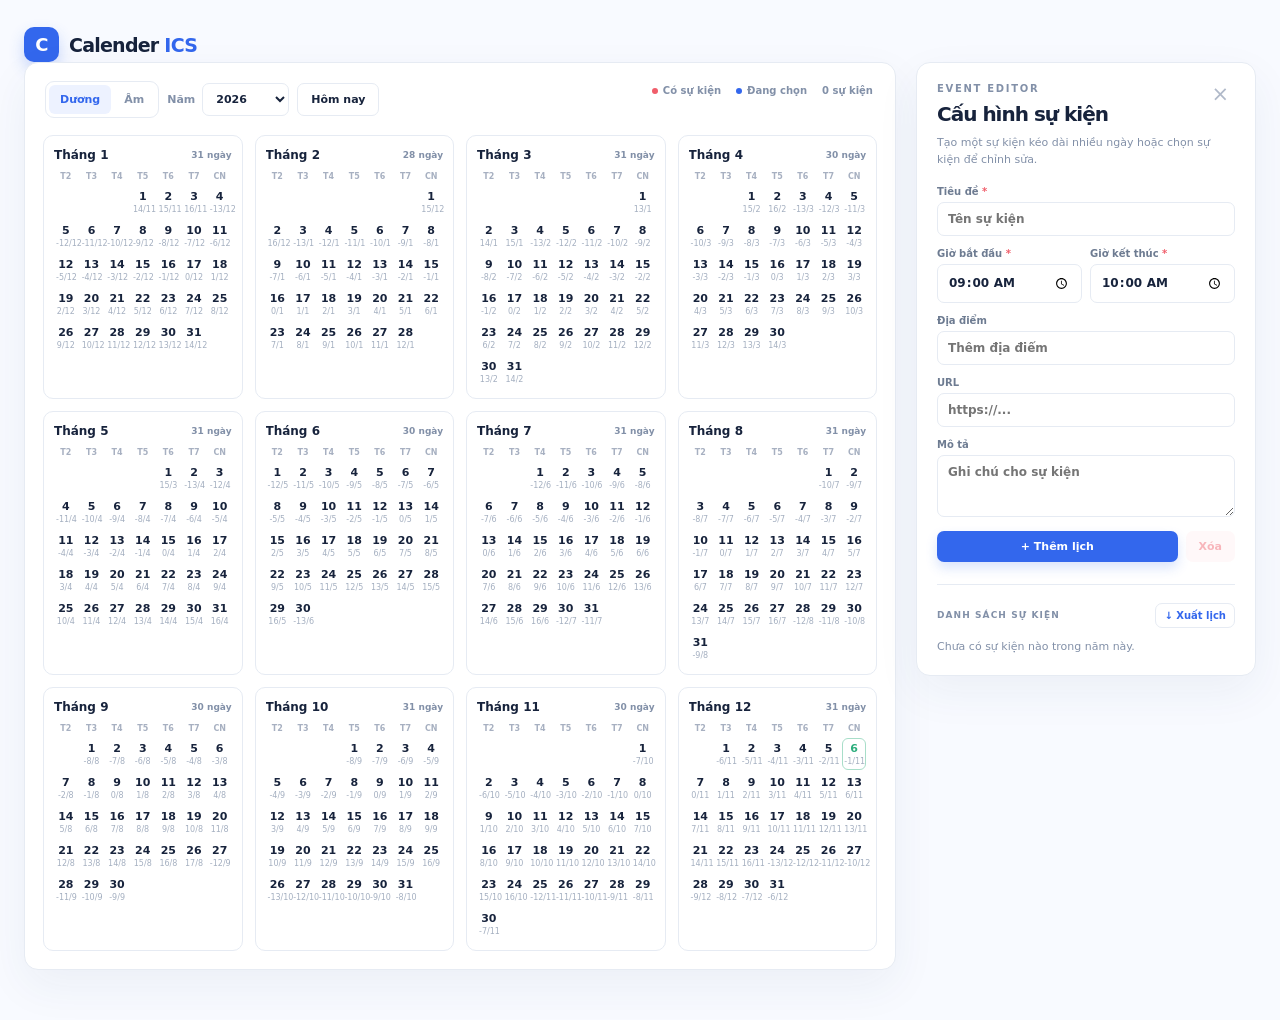
==== commit 2d1ad2cd: "Simplify calendar controls and event dates Co-authored-by: Copilot <223556219+Copilot@users.noreply." ====
--- a/pages/batch_calender_ics/index.html
+++ b/pages/batch_calender_ics/index.html
@@ -18,11 +18,7 @@
 
         <div class="content-layout">
             <section class="calendar-panel" aria-label="Bảng lịch 12 tháng">
-                <div class="panel-topline">
-                    <div class="calendar-caption">
-                        <span class="caption-icon">▦</span>
-                        <div><strong>Bảng lịch 12 tháng <span id="introYear"></span></strong><small>Thứ 2 là ngày đầu tuần</small></div>
-                    </div>
+                <div class="calendar-toolbar">
                     <div class="calendar-controls">
                         <div class="calendar-mode" role="group" aria-label="Kiểu lịch">
                             <button class="mode-button is-active" data-calendar="solar" type="button">Dương</button>
@@ -34,11 +30,11 @@
                         </label>
                         <button class="button button-outline" id="todayButton" type="button">Hôm nay</button>
                     </div>
-                </div>
-                <div class="calendar-legend">
-                    <span><i class="dot dot-event"></i>Có sự kiện</span>
-                    <span><i class="dot dot-selected"></i>Đang chọn</span>
-                    <span id="eventCount">0 sự kiện</span>
+                    <div class="calendar-legend">
+                        <span><i class="dot dot-event"></i>Có sự kiện</span>
+                        <span><i class="dot dot-selected"></i>Đang chọn</span>
+                        <span id="eventCount">0 sự kiện</span>
+                    </div>
                 </div>
                 <div class="months-grid" id="monthsGrid"></div>
             </section>
@@ -60,16 +56,6 @@
                     </label>
                     <div class="field-grid">
                         <label class="field">
-                            <span>Ngày bắt đầu <b>*</b></span>
-                            <input id="eventDate" type="date" required>
-                        </label>
-                        <label class="field">
-                            <span>Ngày kết thúc</span>
-                            <input id="eventEndDate" type="date">
-                        </label>
-                    </div>
-                    <div class="field-grid">
-                        <label class="field">
                             <span>Giờ bắt đầu <b>*</b></span>
                             <input id="eventStart" type="time" value="09:00" required>
                         </label>
@@ -83,12 +69,12 @@
                         <input id="eventLocation" type="text" placeholder="Thêm địa điểm">
                     </label>
                     <label class="field">
+                        <span>URL</span>
+                        <input id="eventUrl" type="url" placeholder="https://...">
+                    </label>
+                    <label class="field">
                         <span>Mô tả</span>
                         <textarea id="eventNotes" rows="3" placeholder="Ghi chú cho sự kiện"></textarea>
-                    </label>
-                    <label class="field">
-                        <span>URL</span>
-                        <input id="eventUrl" type="url" placeholder="https://...">
                     </label>
                     <div class="form-actions">
                         <button class="button button-primary" type="submit" id="saveEventButton">+ Thêm lịch</button>
--- a/pages/batch_calender_ics/styles.css
+++ b/pages/batch_calender_ics/styles.css
@@ -39,10 +39,8 @@
 
 .topbar,
 .brand,
-.top-actions,
 .calendar-mode,
-.panel-topline,
-.calendar-caption,
+.calendar-toolbar,
 .calendar-legend,
 .sidebar-title,
 .events-heading,
@@ -81,12 +79,6 @@
     font-weight: 900;
 }
 
-.top-actions {
-    justify-content: flex-end;
-    min-width: 0;
-    gap: 12px;
-}
-
 .calendar-mode {
     gap: 2px;
     padding: 3px;
@@ -173,13 +165,6 @@
     color: var(--blue);
 }
 
-.page-heading {
-    display: flex;
-    justify-content: space-between;
-    gap: 25px;
-    padding: 58px 3px 30px;
-}
-
 .kicker {
     margin: 0 0 8px;
     color: var(--muted);
@@ -188,35 +173,6 @@
     letter-spacing: .17em;
 }
 
-.page-heading h1 {
-    margin: 0 0 9px;
-    font-size: clamp(29px, 3.2vw, 45px);
-    letter-spacing: -.065em;
-    line-height: 1.05;
-}
-
-.page-heading h1 em {
-    color: var(--blue);
-    font-style: normal;
-}
-
-.heading-copy {
-    margin: 0;
-    color: var(--muted);
-    font-size: 13px;
-}
-
-.heading-stats {
-    display: flex;
-    align-self: end;
-    gap: 30px;
-    padding-bottom: 4px;
-}
-
-.heading-stats div { display: grid; gap: 4px; }
-.heading-stats strong { font-size: 23px; letter-spacing: -.05em; }
-.heading-stats span { color: var(--muted); font-size: 10px; font-weight: 700; }
-
 .content-layout {
     display: grid;
     grid-template-columns: minmax(0, 1fr) minmax(290px, 340px);
@@ -235,7 +191,7 @@
 
 .calendar-panel { padding: 18px; }
 
-.panel-topline {
+.calendar-toolbar {
     justify-content: space-between;
     gap: 12px;
     padding: 0 2px 17px;
@@ -249,25 +205,6 @@
     gap: 8px;
 }
 
-.calendar-caption { min-width: 0; gap: 10px; }
-
-.caption-icon {
-    display: grid;
-    width: 30px;
-    height: 30px;
-    flex: 0 0 30px;
-    place-items: center;
-    border-radius: 8px;
-    color: var(--blue);
-    background: var(--blue-pale);
-    font-size: 17px;
-}
-
-.calendar-caption strong,
-.calendar-caption small { display: block; }
-.calendar-caption strong { font-size: 13px; }
-.calendar-caption small { margin-top: 3px; color: var(--muted); font-size: 10px; }
-
 .calendar-legend {
     display: flex;
     align-items: center;
@@ -296,7 +233,7 @@
 
 .months-grid {
     display: grid;
-    grid-template-columns: repeat(4, minmax(0, 1fr));
+    grid-template-columns: repeat(auto-fit, minmax(185px, 1fr));
     gap: 12px;
     min-width: 0;
 }
@@ -538,25 +475,14 @@
     transform: translateY(0);
 }
 
-@media (max-width: 1180px) {
-    .months-grid { grid-template-columns: repeat(3, minmax(0, 1fr)); }
-}
-
 @media (max-width: 900px) {
     .app { width: min(100% - 32px, 720px); }
-    .topbar,
-    .page-heading {
+    .topbar {
         align-items: flex-start;
         flex-direction: column;
     }
-    .top-actions {
-        justify-content: flex-start;
-        flex-wrap: wrap;
-        width: 100%;
-    }
     .content-layout { grid-template-columns: 1fr; }
     .event-sidebar { order: -1; }
-    .months-grid { grid-template-columns: repeat(3, minmax(0, 1fr)); }
 }
 
 @media (max-width: 640px) {
@@ -564,17 +490,11 @@
         width: min(100% - 24px, 560px);
         padding-top: 18px;
     }
-    .top-actions { gap: 8px; }
     .calendar-mode { flex: 1 1 220px; }
     .mode-button { flex: 1; }
     .year-picker { flex: 1 1 120px; }
     .year-picker select { flex: 1; min-width: 0; }
-    .page-heading { padding-top: 38px; }
-    .heading-stats {
-        justify-content: space-between;
-        width: 100%;
-    }
-    .panel-topline {
+    .calendar-toolbar {
         align-items: flex-start;
         flex-direction: column;
     }
@@ -586,7 +506,6 @@
     .calendar-controls .year-picker,
     .calendar-controls .button { flex: 1 1 auto; }
     .calendar-controls .year-picker select { min-width: 0; }
-    .months-grid { grid-template-columns: repeat(2, minmax(0, 1fr)); }
 }
 
 @media (max-width: 420px) {
@@ -594,6 +513,6 @@
     .calendar-panel,
     .event-sidebar { padding: 14px; }
     .field-grid { grid-template-columns: 1fr; }
-    .months-grid { grid-template-columns: 1fr; }
+    .months-grid { grid-template-columns: repeat(auto-fit, minmax(145px, 1fr)); }
     .month-card { padding: 12px; }
 }
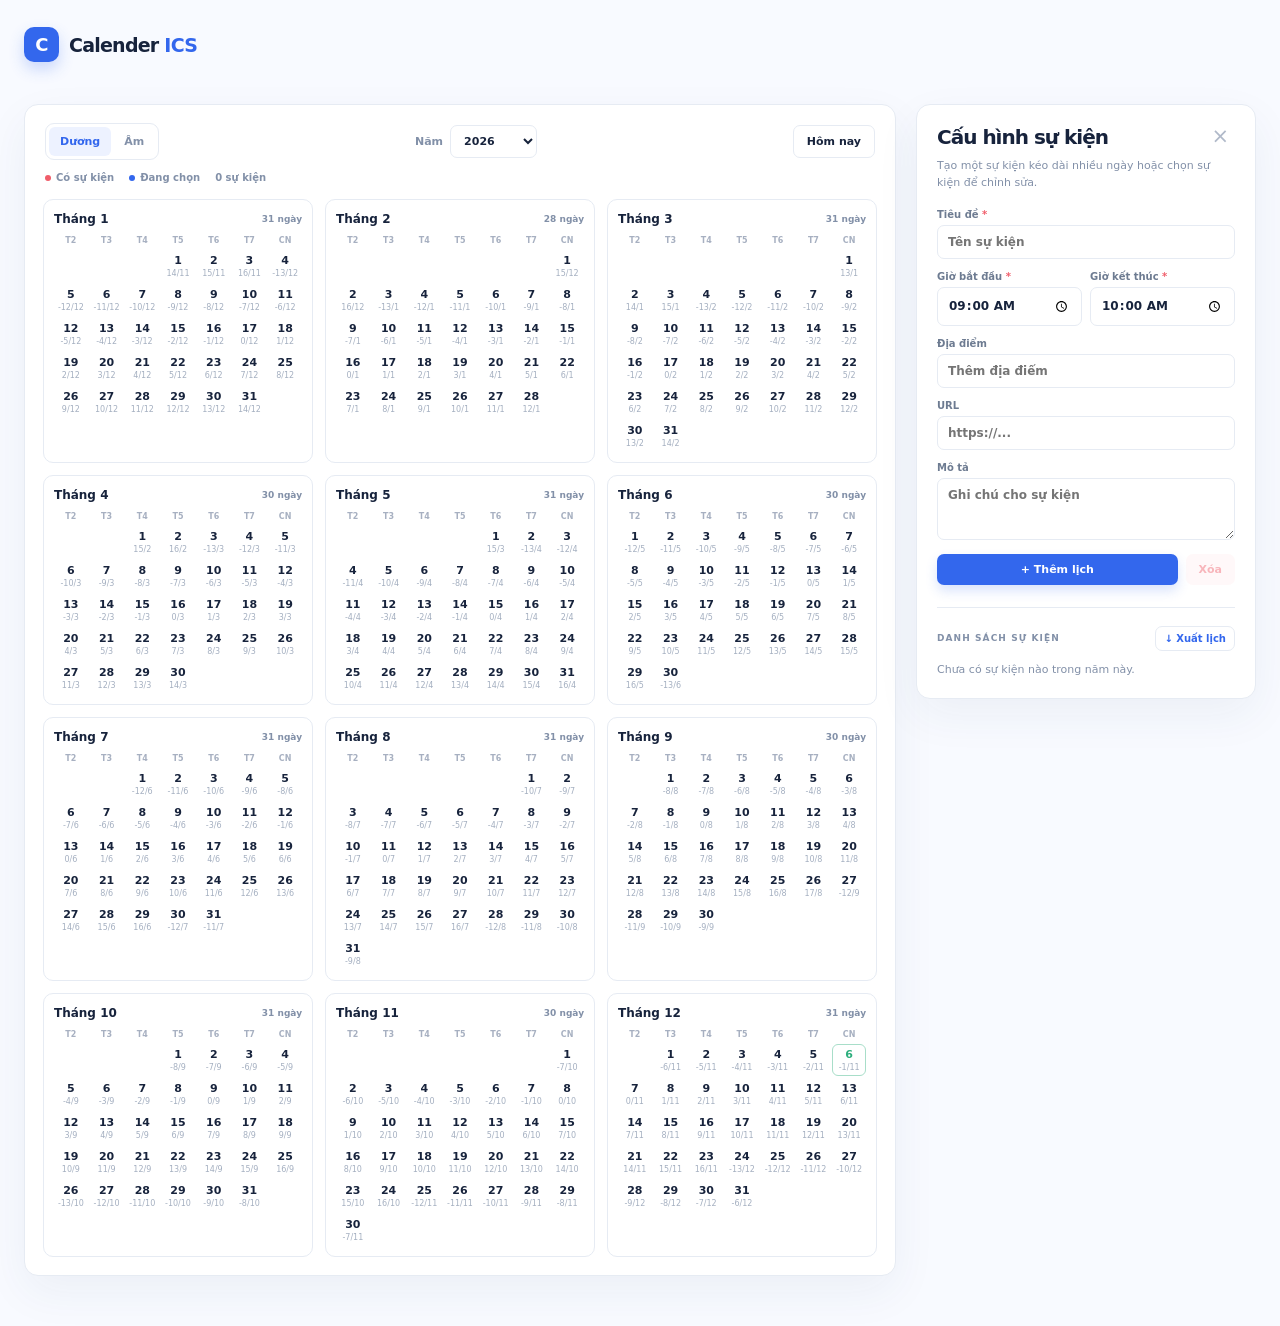
==== commit 33279a3f: "Redesign twelve-month calendar layout Co-authored-by: Copilot <223556219+Copilot@users.noreply.githu" ====
--- a/pages/batch_calender_ics/index.html
+++ b/pages/batch_calender_ics/index.html
@@ -18,23 +18,21 @@
 
         <div class="content-layout">
             <section class="calendar-panel" aria-label="Bảng lịch 12 tháng">
-                <div class="calendar-toolbar">
-                    <div class="calendar-controls">
-                        <div class="calendar-mode" role="group" aria-label="Kiểu lịch">
-                            <button class="mode-button is-active" data-calendar="solar" type="button">Dương</button>
-                            <button class="mode-button" data-calendar="lunar" type="button">Âm</button>
-                        </div>
-                        <label class="year-picker">
-                            <span>Năm</span>
-                            <select id="yearSelect" aria-label="Chọn năm"></select>
-                        </label>
-                        <button class="button button-outline" id="todayButton" type="button">Hôm nay</button>
+                <div class="calendar-controls">
+                    <div class="calendar-mode" role="group" aria-label="Kiểu lịch">
+                        <button class="mode-button is-active" data-calendar="solar" type="button">Dương</button>
+                        <button class="mode-button" data-calendar="lunar" type="button">Âm</button>
                     </div>
-                    <div class="calendar-legend">
-                        <span><i class="dot dot-event"></i>Có sự kiện</span>
-                        <span><i class="dot dot-selected"></i>Đang chọn</span>
-                        <span id="eventCount">0 sự kiện</span>
-                    </div>
+                    <label class="year-picker">
+                        <span>Năm</span>
+                        <select id="yearSelect" aria-label="Chọn năm"></select>
+                    </label>
+                    <button class="button button-outline" id="todayButton" type="button">Hôm nay</button>
+                </div>
+                <div class="calendar-legend">
+                    <span><i class="dot dot-event"></i>Có sự kiện</span>
+                    <span><i class="dot dot-selected"></i>Đang chọn</span>
+                    <span id="eventCount">0 sự kiện</span>
                 </div>
                 <div class="months-grid" id="monthsGrid"></div>
             </section>
@@ -42,7 +40,6 @@
             <aside class="event-sidebar" aria-label="Cấu hình sự kiện">
                 <div class="sidebar-title">
                     <div>
-                        <p class="kicker">EVENT EDITOR</p>
                         <h2>Cấu hình sự kiện</h2>
                     </div>
                     <button class="close-editor" id="clearFormButton" type="button" aria-label="Đặt lại biểu mẫu">×</button>
--- a/pages/batch_calender_ics/styles.css
+++ b/pages/batch_calender_ics/styles.css
@@ -40,7 +40,6 @@
 .topbar,
 .brand,
 .calendar-mode,
-.calendar-toolbar,
 .calendar-legend,
 .sidebar-title,
 .events-heading,
@@ -52,6 +51,7 @@
 .topbar {
     justify-content: space-between;
     gap: 20px;
+    margin-bottom: 42px;
 }
 
 .brand {
@@ -165,14 +165,6 @@
     color: var(--blue);
 }
 
-.kicker {
-    margin: 0 0 8px;
-    color: var(--muted);
-    font-size: 10px;
-    font-weight: 900;
-    letter-spacing: .17em;
-}
-
 .content-layout {
     display: grid;
     grid-template-columns: minmax(0, 1fr) minmax(290px, 340px);
@@ -191,18 +183,13 @@
 
 .calendar-panel { padding: 18px; }
 
-.calendar-toolbar {
-    justify-content: space-between;
-    gap: 12px;
-    padding: 0 2px 17px;
-}
-
 .calendar-controls {
     display: flex;
     align-items: center;
-    justify-content: flex-end;
+    justify-content: space-between;
     flex-wrap: wrap;
     gap: 8px;
+    padding: 0 2px 12px;
 }
 
 .calendar-legend {
@@ -210,7 +197,7 @@
     align-items: center;
     flex-wrap: wrap;
     gap: 15px;
-    margin: -4px 2px 14px;
+    margin: 0 2px 16px;
     color: var(--muted);
     font-size: 10px;
     font-weight: 700;
@@ -233,7 +220,7 @@
 
 .months-grid {
     display: grid;
-    grid-template-columns: repeat(auto-fit, minmax(185px, 1fr));
+    grid-template-columns: repeat(auto-fit, minmax(205px, 1fr));
     gap: 12px;
     min-width: 0;
 }
@@ -494,10 +481,6 @@
     .mode-button { flex: 1; }
     .year-picker { flex: 1 1 120px; }
     .year-picker select { flex: 1; min-width: 0; }
-    .calendar-toolbar {
-        align-items: flex-start;
-        flex-direction: column;
-    }
     .calendar-controls {
         justify-content: stretch;
         width: 100%;
